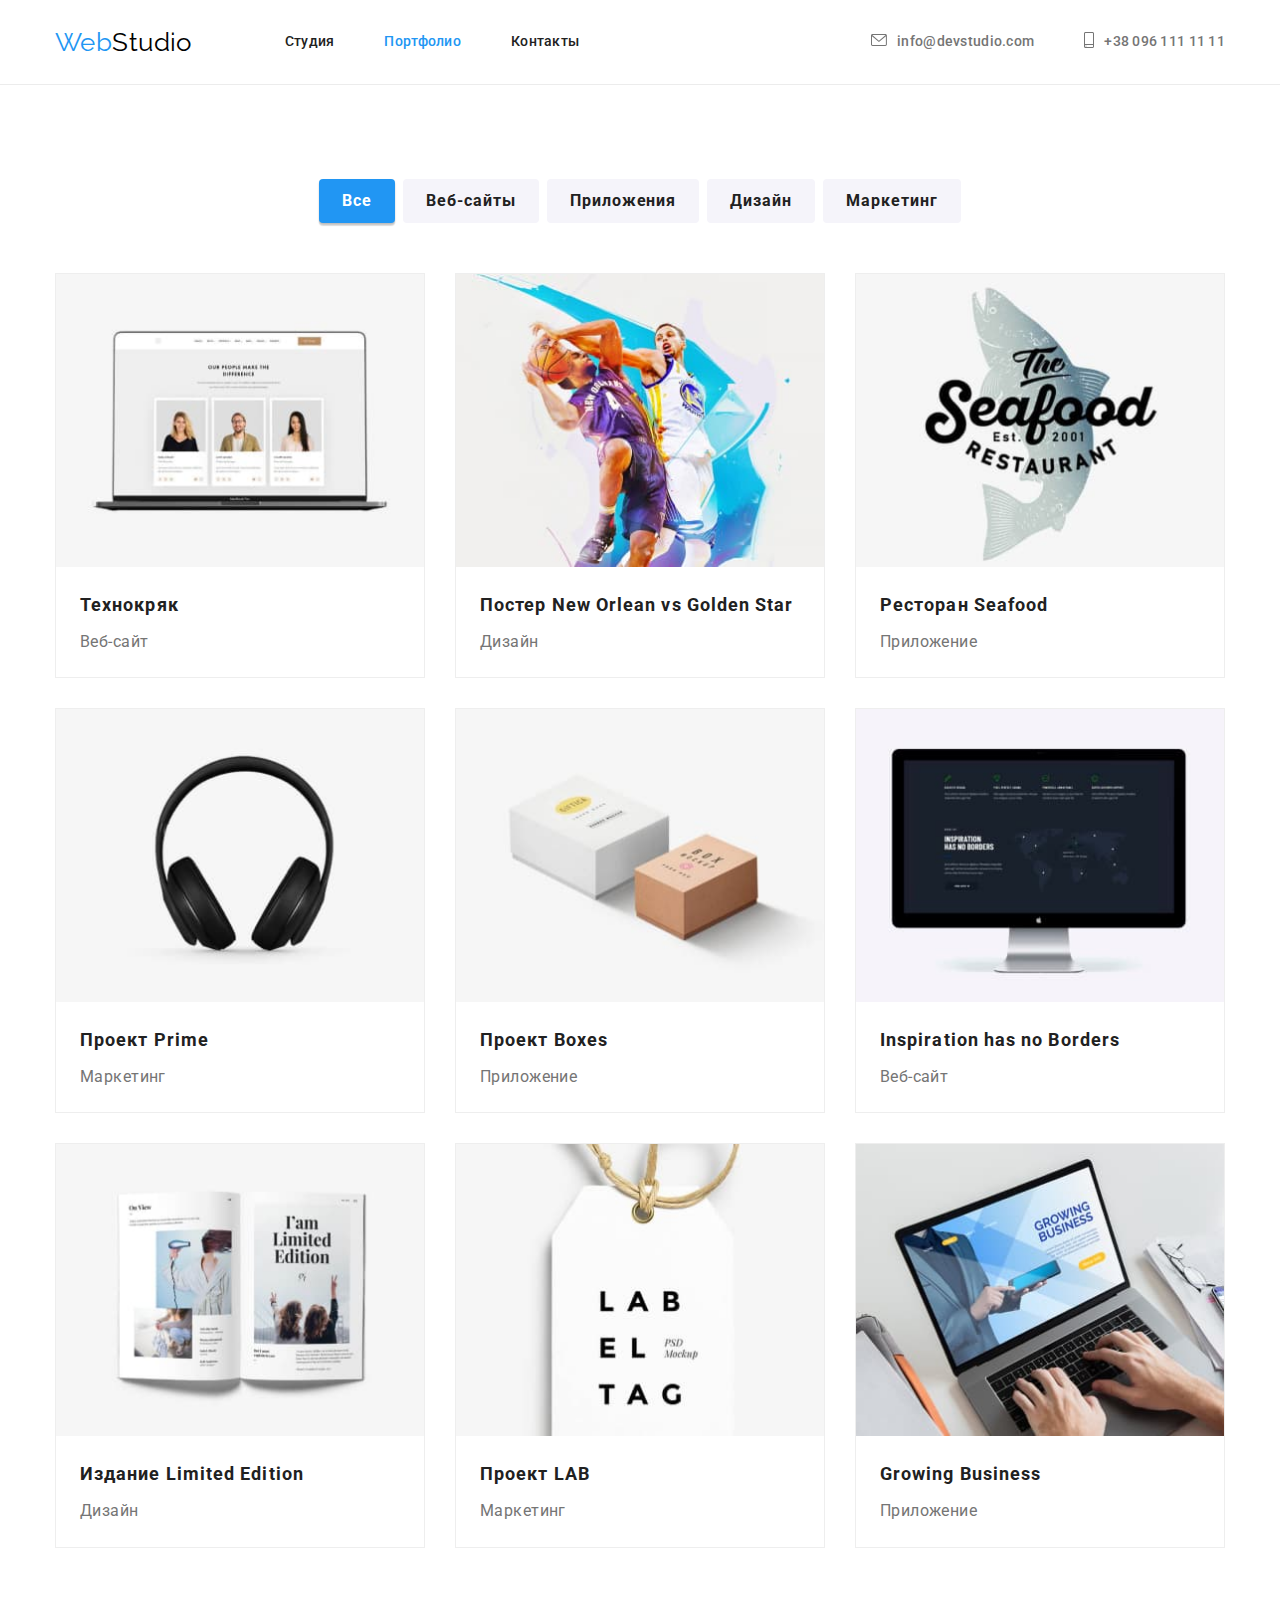
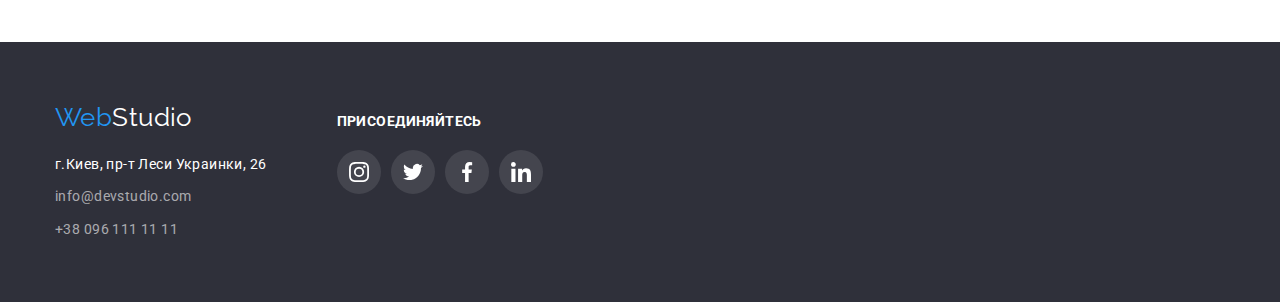
==== portfolio.html @ c873a765 "Initial commit" ====
<!DOCTYPE html>
<html lang="ru">
  <head>
    <meta charset="UTF-8" />
    <meta http-equiv="X-UA-Compatible" content="IE=edge" />
    <meta name="viewport" content="width=device-width, initial-scale=1.0" />
    <title>Портфолио</title>
    <link rel="preconnect" href="https://fonts.googleapis.com" />
    <link rel="preconnect" href="https://fonts.gstatic.com" crossorigin />
    <link
      href="https://fonts.googleapis.com/css2?family=Raleway:wght@700&family=Roboto:wght@400;500;700;900&display=swap"
      rel="stylesheet"
    />
    <link
      rel="stylesheet"
      href="https://cdnjs.cloudflare.com/ajax/libs/modern-normalize/1.1.0/modern-normalize.min.css"
    />
    <link rel="stylesheet" href="./css/styles.css" />
  </head>

  <body>
    <!--Шапка сайта-->
    <header class="header">
      <div class="container main-block">
        <nav class="nav">
          <a href="" class="logo-header link">
            <span class="logo-web">Web</span>Studio
          </a>

          <ul class="site-nav list">
            <li class="item"><a href="./index.html" class="link">Студия</a></li>
            <li class="item"><a href="" class="link current">Портфолио</a></li>
            <li class="item"><a href="" class="link">Контакты</a></li>
          </ul>
        </nav>

        <ul class="contacts-header list">
          <li class="contacts-item item">
            <a href="mailto:info@devstudio.com" class="link"
              ><span class="header-icon">
                <svg class="icon-mailto" width="16" height="12">
                  <use href="./images/icon-svg/icons.svg#icon-mailto"></use>
                </svg>
              </span>
              info@devstudio.com</a
            >
          </li>
          <li class="contacts-item item">
            <a href="tel:+380961111111" class="link"
              ><span class="header-icon">
                <svg class="icon-smartphone" width="10" height="16">
                  <use href="./images/icon-svg/icons.svg#icon-smartphone"></use>
                </svg>
              </span>
              +38 096 111 11 11</a
            >
          </li>
        </ul>
      </div>
    </header>
    <!-- Main -->
    <main>
      <section class="section">
        <div class="container">
          <h1 class="visually-hidden">Портфолио</h1>
          <ul class="btn-list list">
            <li class="item">
              <button type="button" class="btn current">Все</button>
            </li>
            <li class="item">
              <button type="button" class="btn">Веб-сайты</button>
            </li>
            <li class="item">
              <button type="button" class="btn">Приложения</button>
            </li>
            <li class="item">
              <button type="button" class="btn">Дизайн</button>
            </li>
            <li class="item">
              <button type="button" class="btn">Маркетинг</button>
            </li>
          </ul>

          <ul class="work-list list">
            <li class="work-item">
              <a href="" class="link"
                ><img
                  src="./images/images-page2/img1.jpg"
                  alt="Изображение сайта на экране ноутбука"
                />
                <h3 class="title">Технокряк</h3>
                <p class="text">Веб-сайт</p>
              </a>
            </li>
            <li class="work-item">
              <a href="" class="link">
                <img
                  src="./images/images-page2/img2.jpg"
                  alt="Два парня играют в баскетбол"
                />
                <h3 class="title">Постер New Orlean vs Golden Star</h3>
                <p class="text">Дизайн</p>
              </a>
            </li>
            <li class="work-item">
              <a href="" class="link">
                <img
                  src="./images/images-page2/img3.jpg"
                  alt="Название ресторана на фоне рыбы"
                />
                <h3 class="title">Ресторан Seafood</h3>
                <p class="text">Приложение</p>
              </a>
            </li>
            <li class="work-item">
              <a href="" class="link">
                <img
                  src="./images/images-page2/img4.jpg"
                  alt="Картинка наушников"
                />
                <h3 class="title">Проект Prime</h3>
                <p class="text">Маркетинг</p>
              </a>
            </li>
            <li class="work-item">
              <a href="" class="link">
                <img src="./images/images-page2/img5.jpg" alt="Две коробки" />
                <h3 class="title">Проект Boxes</h3>
                <p class="text">Приложение</p>
              </a>
            </li>
            <li class="work-item">
              <a href="" class="link">
                <img
                  src="./images/images-page2/img6.jpg"
                  alt="Изображение монитора"
                />
                <h3 class="title">Inspiration has no Borders</h3>
                <p class="text">Веб-сайт</p>
              </a>
            </li>
            <li class="work-item">
              <a href="" class="link">
                <img
                  src="./images/images-page2/img7.jpg"
                  alt="Книга в развернутом виде"
                />
                <h3 class="title">Издание Limited Edition</h3>
                <p class="text">Дизайн</p>
              </a>
            </li>
            <li class="work-item">
              <a href="" class="link">
                <img
                  src="./images/images-page2/img8.jpg"
                  alt="Картонная бирка"
                />
                <h3 class="title">Проект LAB</h3>
                <p class="text">Маркетинг</p>
              </a>
            </li>
            <li class="work-item">
              <a href="" class="link">
                <img
                  src="./images/images-page2/img9.jpg"
                  alt="Мужские руки набирают текст на клавиатуре компьютера"
                />
                <h3 class="title">Growing Business</h3>
                <p class="text">Приложение</p>
              </a>
            </li>
          </ul>
        </div>
      </section>
    </main>
    <!--Подвал сайта-->
    <footer class="section footer">
      <div class="container footer-container">
        <div class="address-block">
          <a href="" class="logo-footer link"
            ><span class="logo-web">Web</span>Studio</a
          >

          <address>
            <ul class="address-list list">
              <li class="item address">
                <a
                  href="https://goo.gl/maps/piqngm7oDQpEDh6u6"
                  target="_blank"
                  rel="noopener nofollow noreferrer"
                  class="link"
                  >г.Киев, пр-т Леси Украинки, 26</a
                >
              </li>
              <li class="item contacts-footer">
                <a href="mailto:info@devstudio.com" class="link"
                  >info@devstudio.com</a
                >
              </li>
              <li class="item contacts-footer">
                <a href="tel:+380961111111" class="link">+38 096 111 11 11</a>
              </li>
            </ul>
          </address>
        </div>

        <!-- JOIN -->

        <div class="footer-box">
          <p class="footer-join">присоединяйтесь</p>
          <ul class="social-list list">
            <li class="social-item">
              <a
                href=""
                class="social-icon social-icon-bgc"
                aria-label="Ссылка на Instagram"
              >
                <svg class="icon icon-color">
                  <use href="./images/icon-svg/icons.svg#icon-instagram"></use>
                </svg>
              </a>
            </li>
            <li class="social-item">
              <a
                href=""
                class="social-icon social-icon-bgc"
                aria-label="Ссылка на Twitter"
              >
                <svg class="icon icon-color">
                  <use href="./images/icon-svg/icons.svg#icon-twitter"></use>
                </svg>
              </a>
            </li>
            <li class="social-item">
              <a
                href=""
                class="social-icon social-icon-bgc"
                aria-label="Ссылка на Facebook"
              >
                <svg class="icon icon-color">
                  <use href="./images/icon-svg/icons.svg#icon-facebook"></use>
                </svg>
              </a>
            </li>
            <li class="social-item">
              <a
                href=""
                class="social-icon social-icon-bgc"
                aria-label="Ссылка на Linkedin"
              >
                <svg class="icon icon-color">
                  <use href="./images/icon-svg/icons.svg#icon-linkedin"></use>
                </svg>
              </a>
            </li>
          </ul>
        </div>
      </div>
    </footer>
  </body>
</html>
---- css/styles.css ----
/* Основной цвет текста #212121 */
/* Цвет логотипа черный #000000
Синий #2196F3 */
/* Вторичный цвет текста #757575 */
/* Акцентный цвет синий #2196F3 */
/* Белый цвет #FFFFFF */
/* Цвет номера и мейла в футере rgb(255, 255, 255, 0.6); */
/* Цвет бекграунда для button #F5F4FA */
/* Фон для главной секции страницы и футера #2F303A */
/* Бэкграунд цвет страницы #FFFFFF */
/* бэкграунд цвет секции Наша команда #F5F4FA */
html {
  box-sizing: border-box;
}
*,
*::after,
*::before {
  box-sizing: inherit;
}
/* Стили для обнуления верхних отступов у элементов */
h1,
h2,
h3,
h4,
h5,
h6,
p {
  margin-top: 0;
}

/* Класс для обнуления базовых свойств у списков (ul) */

.list {
  list-style: none;
  padding-left: 0;
  margin: 0;
}

/* Класс для обнуления базовых свойств у ссылок */

.link {
  text-decoration: none;
  color: inherit;
}

/* Свойства для корректного отображения картинок */

img {
  display: block;
  max-width: 100%;
  height: auto;
}

/* Свойства для обнуления курсива у address */

address {
  font-style: normal;
}

:root {
  --primary-text-color: #212121;
  --secondary-color: #757575;
  --accent-color: #2196f3;
  --primary-white-color: #ffffff;
  --color-logo: #000000;
  --bgc-accent: #2f303a;
  --background-color: #f5f4fa;
  --border-color: #eeeeee;
  --border-color-header: #ececec;
}

body {
  color: var(--primary-text-color);
  background-color: var(--primary-white-color);
  font-family: Roboto, sans-serif;
  font-size: 14px;
  letter-spacing: 0.03em;
}

.container {
  margin: 0 auto;
  width: 1200px;
  padding: 0 15px;
}

.section {
  padding-bottom: 94px;
  padding-top: 94px;
}

.section.no-padding {
  padding-top: 0;
}

/* header */

.header {
  border-bottom: 1px solid var(--border-color-header);
}

.main-block {
  display: flex;
  align-items: center;
}
/*Логотип*/

.logo-header {
  margin-right: 93px;
  color: var(--color-logo);
  font-family: Raleway, sans-serif;
  font-size: 26px;
  line-height: 1.19;
}

.logo-web {
  color: var(--accent-color);
}

/*Навигация*/

.nav {
  display: flex;
  align-items: center;
}

.site-nav {
  display: flex;
}

.site-nav .item + .item {
  margin-left: 50px;
}

.site-nav .link {
  display: block;
  padding-top: 32px;
  padding-bottom: 32px;

  color: var(--primary-text-color);
  font-weight: 500;
  line-height: 1.14;
  letter-spacing: 0.02em;
}

.site-nav .link.current {
  color: var(--accent-color);
}

.site-nav a:hover,
.site-nav a:focus {
  color: var(--accent-color);
}
/*Контакты*/

.contacts-header {
  display: flex;
  margin-left: auto;
}

.contacts-item {
  display: flex;
  align-items: center;

  color: rgba(117, 117, 117, 1);
}

.contacts-item .link {
  display: inline-flex;
  align-items: center;
  padding-top: 32px;
  padding-bottom: 32px;

  color: currentColor;
  font-weight: 500;
  line-height: 1.14;
  letter-spacing: 0.02em;
}

.contacts-item .link:hover,
.contacts-item .link:focus {
  color: var(--accent-color);
}

.header-icon {
  margin-right: 10px;
  color: currentColor;
}

.icon-mailto,
.icon-smartphone {
  fill: currentColor;
}

.contacts-header .item + .item {
  margin-left: 50px;
}

/* Hero */

.hero,
.footer {
  background-color: var(--bgc-accent);
}

.hero {
  padding-top: 200px;
  padding-bottom: 200px;

  text-align: center;

  height: 600px;
  max-width: 1600px;
  margin-left: auto;
  margin-right: auto;
  background-image: linear-gradient(
      to right,
      rgba(47, 48, 58, 0.4),
      rgba(47, 48, 58, 0.4)
    ),
    url("../images/images-page1/img8.jpg");
  background-position: center;
  background-size: cover;
  background-repeat: no-repeat;
}

.hero-title {
  width: 696px;
  margin-left: auto;
  margin-right: auto;
  margin-bottom: 30px;

  color: var(--primary-white-color);
  font-weight: 900;
  font-size: 44px;
  line-height: 1.4;
  text-align: center;
  letter-spacing: 0.06em;
  text-transform: uppercase;
}

.button,
.btn {
  display: inline-flex;
  align-items: center;

  padding: 10px 32px;
  border-radius: 4px;
  border: 1px solid transparent;

  background-color: var(--accent-color);
  color: var(--primary-white-color);
  font-family: inherit;
  font-weight: 700;
  font-size: 16px;
  line-height: 1.9;
  text-align: center;
  letter-spacing: 0.06em;
  cursor: pointer;
}

.button:hover,
.button:focus {
  background-color: var(--background-color);
  color: var(--primary-text-color);
}

/* Features */

.features-list {
  display: flex;
}

.icon-box {
  display: flex;
  justify-content: center;
  align-items: center;
  margin-bottom: 30px;

  height: 120px;

  background-color: var(--background-color);
}

.icon-features {
  width: 70px;
  height: 70px;
}

.features-list .item + .item {
  margin-left: 30px;
}

.features-list .title {
  margin-bottom: 10px;

  color: var(--primary-text-color);
  font-size: 14px;
  line-height: 1.14;
  text-transform: uppercase;
}

.features-list .text {
  color: var(--secondary-color);
  line-height: 1.7;
}

/* Team */

.job-list {
  display: flex;
}

.job-list .item + .item {
  margin-left: 30px;
}

.section.bgc {
  background-color: var(--background-color);
}

.section-title {
  margin-bottom: 50px;

  font-size: 36px;
  line-height: 1.16;
  text-align: center;
}

.team-list {
  display: flex;
}

.team-list .item + .item {
  margin-left: 30px;
}

.team-list .item {
  background-color: var(--primary-white-color);
  box-shadow: 0px 2px 1px 0px rgba(0, 0, 0, 0.2),
    0px 1px 1px 0px rgba(0, 0, 0, 0.14), 0px 1px 3px 0px rgba(0, 0, 0, 0.12);
  border-radius: 0px 0px 4px 4px;
}

.team-box {
  padding: 30px 32px;
  text-align: center;
}

.team-list .title {
  margin-bottom: 10px;

  color: var(--primary-text-color);
  font-weight: 500;
  font-size: 16px;
  line-height: 1.18;
}

.team-list .text {
  margin-bottom: 16px;

  color: var(--secondary-color);
  font-size: 16px;
  line-height: 1.18;
}

/* Social networks */

.social-list {
  display: flex;
}

.social-item {
  width: 44px;
  height: 44px;
}

.social-icon {
  display: flex;
  justify-content: center;
  align-items: center;
  width: 100%;
  height: 100%;

  border-radius: 50%;
  background-color: var(--primary-white-color);
  color: #afb1b8;
}

.social-icon:hover,
.social-icon:focus {
  color: var(--primary-white-color);
  background-color: var(--accent-color);
}

.icon {
  fill: currentColor;
  width: 20px;
  height: 20px;
}

.social-icon-bgc {
  color: var(--primary-white-color);
  background-color: rgb(255, 255, 255, 0.1);
}

.icon.icon-color {
  fill: currentColor;
}

.social-list .social-item + .social-item {
  margin-left: 10px;
}

/*Clients*/

.clients-list {
  display: flex;
}

.clients-item {
  display: inline-flex;
  justify-content: center;
  align-items: center;
  width: 170px;
  height: 92px;

  border: 1px solid #afb1b8;
  border-radius: 4px;
  color: #afb1b8;
}

.clients-item:hover,
.clients-item:focus {
  color: var(--accent-color);
  border-color: var(--accent-color);
}

.clients-icon {
  display: flex;
  justify-content: center;
  align-items: center;

  color: currentColor;
  width: 106px;
  height: 60px;
}

.client {
  fill: currentColor;
}

.clients-list .clients-item + .clients-item {
  margin-left: 30px;
}

/* Work */

.btn {
  background-color: var(--background-color);
  color: var(--primary-text-color);
}

.btn-list {
  display: flex;
  justify-content: center;
  margin-bottom: 50px;
}

.btn-list .item + .item {
  margin-left: 8px;
}

.btn {
  padding: 6px 22px;
}

.btn.current,
.btn:hover,
.btn:focus {
  box-shadow: 0px 2px 2px 0px rgba(0, 0, 0, 0.12),
    0px 1px 2px 0px rgba(0, 0, 0, 0.08), 0px 3px 1px 0px rgba(0, 0, 0, 0.1);
  background-color: var(--accent-color);
  color: var(--primary-white-color);
}

.work-list {
  display: flex;
  flex-wrap: wrap;
  gap: 30px;
}

.work-item {
  width: calc((100% - 60px) / 3);

  background-color: var(--primary-white-color);
  border: 1px solid var(--border-color);
}

.work-item:hover,
.work-item:focus {
  box-shadow: 1px 4px 6px 0 rgba(0, 0, 0, 0.16), 0 4px 4px 0 rgba(0, 0, 0, 0.06),
    0 1px 1px 0 rgba(0, 0, 0, 0.12);
}

.work-list .title {
  padding-top: 20px;
  padding-left: 24px;
  margin-bottom: 4px;

  color: var(--primary-text-color);
  font-size: 18px;
  line-height: 2;
  letter-spacing: 0.06em;
}

.work-list .text {
  padding-bottom: 20px;
  padding-left: 24px;
  margin-bottom: 0;

  color: var(--secondary-color);
  font-size: 16px;
  line-height: 1.9;
}

/* Footer */

.footer {
  padding-top: 60px;
  padding-bottom: 60px;
}

.footer-container {
  display: flex;
  justify-content: flex-start;
  align-items: flex-start;
}

.address-block {
  display: inline-block;
  margin-right: 70px;
}

.logo-footer {
  color: var(--primary-white-color);
  font-family: Raleway, sans-serif;
  font-size: 26px;
  line-height: 1.19;
}

.logo-footer {
  display: block;
  margin-bottom: 20px;
}

.address .link {
  color: var(--primary-white-color);
  line-height: 1.7;
}

.contacts-footer a {
  color: rgb(255, 255, 255, 0.6);
  font-style: normal;
  line-height: 1.7;
}

.address-list .item {
  display: block;
}

.address-list .item:not(:last-child) {
  margin-bottom: 9px;
}

/* JOIN */

.footer-box {
  display: inline-block;
}

.footer-join {
  padding-top: 12px;
  margin-bottom: 20px;
  font-weight: 700;
  font-size: 14px;
  line-height: 1.14;
  letter-spacing: 0.03em;
  text-transform: uppercase;

  color: var(--primary-white-color);
}

/* Скрытый заголовок */

.visually-hidden {
  position: absolute;
  width: 1px;
  height: 1px;
  margin: -1px;
  border: 0;
  padding: 0;
  white-space: nowrap;
  clip-path: inset(100%);
  clip: rect(0 0 0 0);
  overflow: hidden;
}
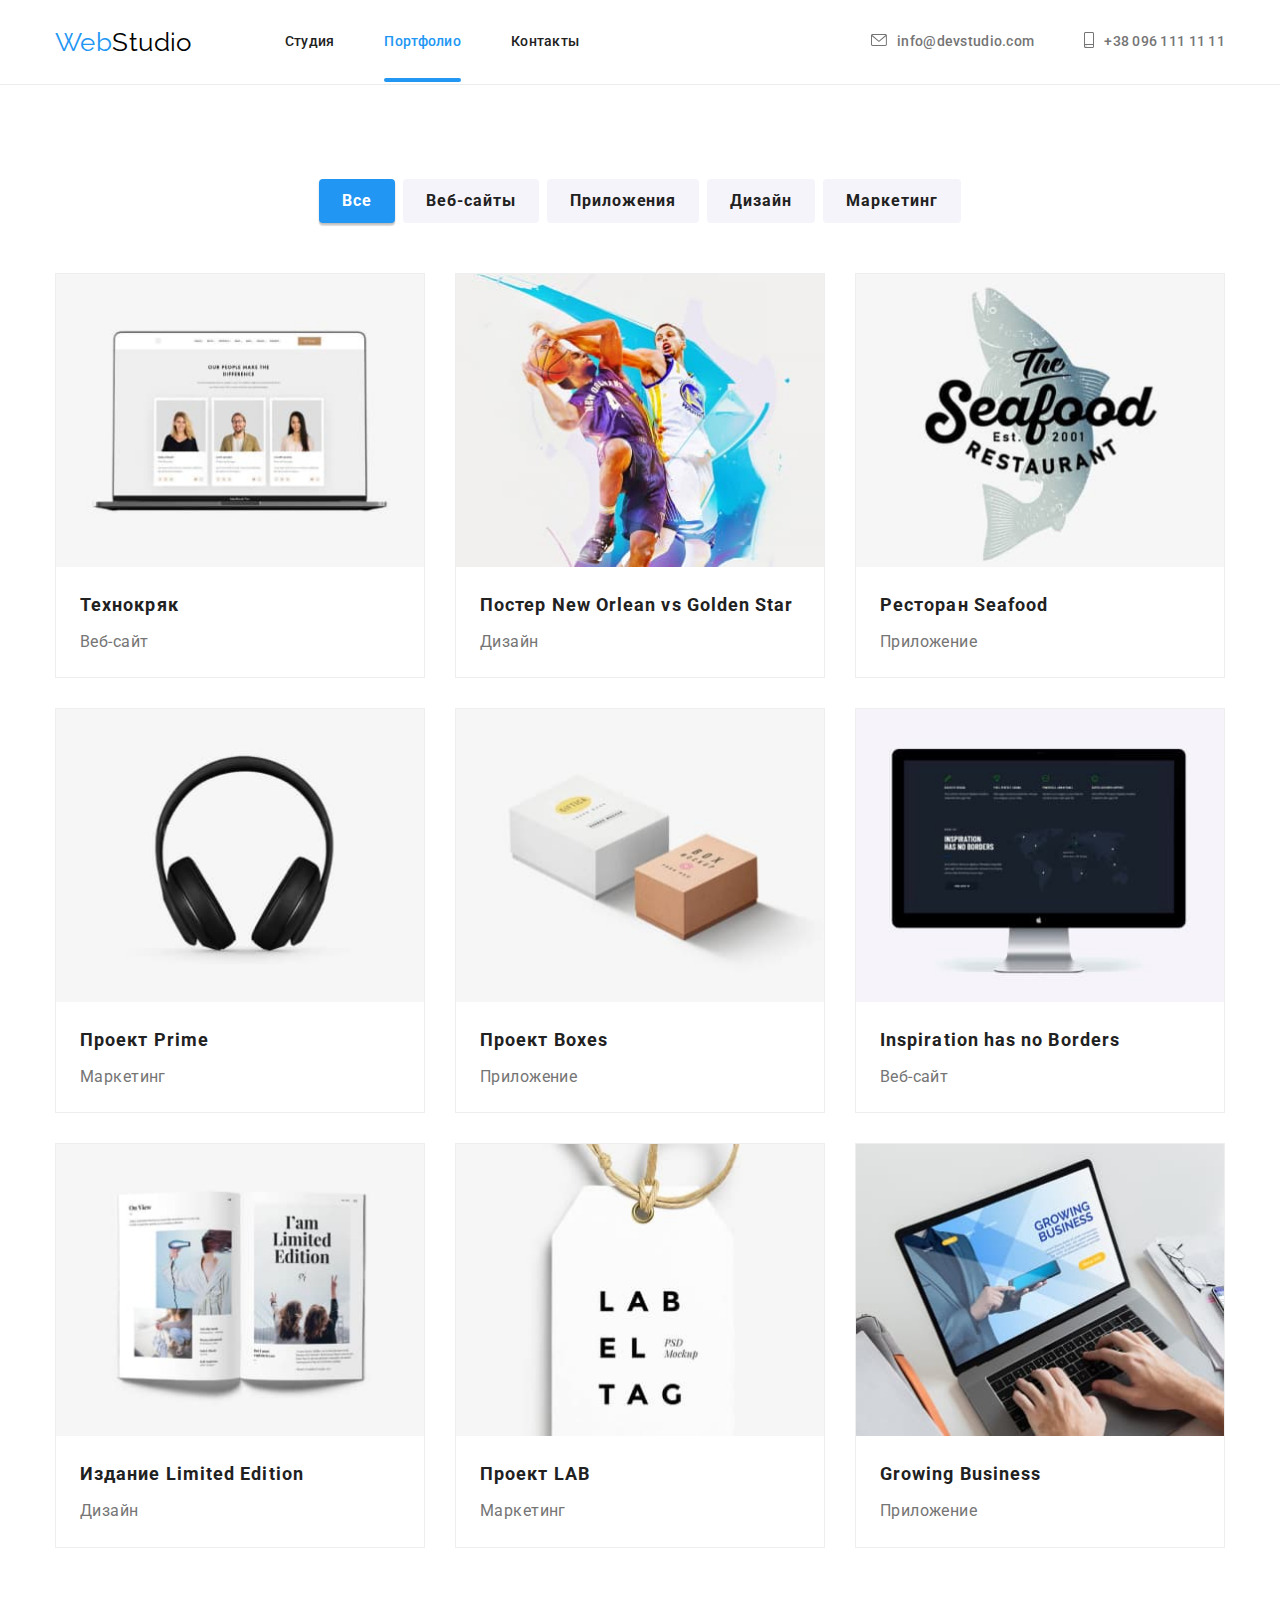
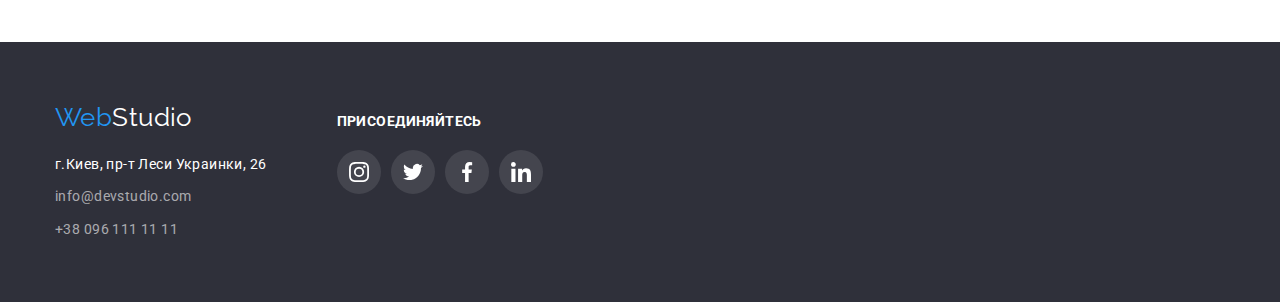
==== commit 6642377c: "add modal window" ====
--- a/portfolio.html
+++ b/portfolio.html
@@ -28,9 +28,9 @@
           </a>
 
           <ul class="site-nav list">
-            <li class="item"><a href="./index.html" class="link">Студия</a></li>
-            <li class="item"><a href="" class="link current">Портфолио</a></li>
-            <li class="item"><a href="" class="link">Контакты</a></li>
+            <li class="item"><a href="./index.html" class="link header-link">Студия</a></li>
+            <li class="item"><a href="" class="link current header-link ">Портфолио</a></li>
+            <li class="item"><a href="" class="link header-link">Контакты</a></li>
           </ul>
         </nav>
 
@@ -83,88 +83,178 @@
 
           <ul class="work-list list">
             <li class="work-item">
-              <a href="" class="link"
-                ><img
-                  src="./images/images-page2/img1.jpg"
-                  alt="Изображение сайта на экране ноутбука"
-                />
+              <a href="" class="link">
+                <div class="work-thumb">
+                  <img
+                    src="./images/images-page2/img1.jpg"
+                    alt="Изображение сайта на экране ноутбука"
+                  />
+                  <div class="thumb-text-box">
+                    <p class="work-thumb-text">
+                      Ресурс предлагает комплексные предложения с разным уровнем
+                      функционала и сервисов. Все это позволит посетителю
+                      получить исчерпывающие сведения о компании или частном
+                      лице.
+                    </p>
+                  </div>
+                </div>
                 <h3 class="title">Технокряк</h3>
                 <p class="text">Веб-сайт</p>
               </a>
             </li>
             <li class="work-item">
               <a href="" class="link">
-                <img
-                  src="./images/images-page2/img2.jpg"
-                  alt="Два парня играют в баскетбол"
-                />
+                <div class="work-thumb">
+                  <img
+                    src="./images/images-page2/img2.jpg"
+                    alt="Два парня играют в баскетбол"
+                  />
+                  <div class="thumb-text-box">
+                    <p class="work-thumb-text">
+                      Ресурс предлагает комплексные предложения с разным уровнем
+                      функционала и сервисов. Все это позволит посетителю
+                      получить исчерпывающие сведения о компании или частном
+                      лице.
+                    </p>
+                  </div>
+                </div>
                 <h3 class="title">Постер New Orlean vs Golden Star</h3>
                 <p class="text">Дизайн</p>
               </a>
             </li>
             <li class="work-item">
               <a href="" class="link">
-                <img
-                  src="./images/images-page2/img3.jpg"
-                  alt="Название ресторана на фоне рыбы"
-                />
+                <div class="work-thumb">
+                  <img
+                    src="./images/images-page2/img3.jpg"
+                    alt="Название ресторана на фоне рыбы"
+                  />
+                  <div class="thumb-text-box">
+                    <p class="work-thumb-text">
+                      Ресурс предлагает комплексные предложения с разным уровнем
+                      функционала и сервисов. Все это позволит посетителю
+                      получить исчерпывающие сведения о компании или частном
+                      лице.
+                    </p>
+                  </div>
+                </div>
                 <h3 class="title">Ресторан Seafood</h3>
                 <p class="text">Приложение</p>
               </a>
             </li>
             <li class="work-item">
               <a href="" class="link">
-                <img
-                  src="./images/images-page2/img4.jpg"
-                  alt="Картинка наушников"
-                />
+                <div class="work-thumb">
+                  <img
+                    src="./images/images-page2/img4.jpg"
+                    alt="Картинка наушников"
+                  />
+                  <div class="thumb-text-box">
+                    <p class="work-thumb-text">
+                      Ресурс предлагает комплексные предложения с разным уровнем
+                      функционала и сервисов. Все это позволит посетителю
+                      получить исчерпывающие сведения о компании или частном
+                      лице.
+                    </p>
+                  </div>
+                </div>
                 <h3 class="title">Проект Prime</h3>
                 <p class="text">Маркетинг</p>
               </a>
             </li>
             <li class="work-item">
               <a href="" class="link">
-                <img src="./images/images-page2/img5.jpg" alt="Две коробки" />
+                <div class="work-thumb">
+                  <img src="./images/images-page2/img5.jpg" alt="Две коробки" />
+                  <div class="thumb-text-box">
+                    <p class="work-thumb-text">
+                      Ресурс предлагает комплексные предложения с разным уровнем
+                      функционала и сервисов. Все это позволит посетителю
+                      получить исчерпывающие сведения о компании или частном
+                      лице.
+                    </p>
+                  </div>
+                </div>
                 <h3 class="title">Проект Boxes</h3>
                 <p class="text">Приложение</p>
               </a>
             </li>
             <li class="work-item">
               <a href="" class="link">
-                <img
-                  src="./images/images-page2/img6.jpg"
-                  alt="Изображение монитора"
-                />
+                <div class="work-thumb">
+                  <img
+                    src="./images/images-page2/img6.jpg"
+                    alt="Изображение монитора"
+                  />
+                  <div class="thumb-text-box">
+                    <p class="work-thumb-text">
+                      Ресурс предлагает комплексные предложения с разным уровнем
+                      функционала и сервисов. Все это позволит посетителю
+                      получить исчерпывающие сведения о компании или частном
+                      лице.
+                    </p>
+                  </div>
+                </div>
                 <h3 class="title">Inspiration has no Borders</h3>
                 <p class="text">Веб-сайт</p>
               </a>
             </li>
             <li class="work-item">
               <a href="" class="link">
-                <img
-                  src="./images/images-page2/img7.jpg"
-                  alt="Книга в развернутом виде"
-                />
+                <div class="work-thumb">
+                  <img
+                    src="./images/images-page2/img7.jpg"
+                    alt="Книга в развернутом виде"
+                  />
+                  <div class="thumb-text-box">
+                    <p class="work-thumb-text">
+                      Ресурс предлагает комплексные предложения с разным уровнем
+                      функционала и сервисов. Все это позволит посетителю
+                      получить исчерпывающие сведения о компании или частном
+                      лице.
+                    </p>
+                  </div>
+                </div>
                 <h3 class="title">Издание Limited Edition</h3>
                 <p class="text">Дизайн</p>
               </a>
             </li>
             <li class="work-item">
               <a href="" class="link">
-                <img
-                  src="./images/images-page2/img8.jpg"
-                  alt="Картонная бирка"
-                />
+                <div class="work-thumb">
+                  <img
+                    src="./images/images-page2/img8.jpg"
+                    alt="Картонная бирка"
+                  />
+                  <div class="thumb-text-box">
+                    <p class="work-thumb-text">
+                      Ресурс предлагает комплексные предложения с разным уровнем
+                      функционала и сервисов. Все это позволит посетителю
+                      получить исчерпывающие сведения о компании или частном
+                      лице.
+                    </p>
+                  </div>
+                </div>
                 <h3 class="title">Проект LAB</h3>
                 <p class="text">Маркетинг</p>
               </a>
             </li>
             <li class="work-item">
               <a href="" class="link">
-                <img
-                  src="./images/images-page2/img9.jpg"
-                  alt="Мужские руки набирают текст на клавиатуре компьютера"
-                />
+                <div class="work-thumb">
+                  <img
+                    src="./images/images-page2/img9.jpg"
+                    alt="Мужские руки набирают текст на клавиатуре компьютера"
+                  />
+                  <div class="thumb-text-box">
+                    <p class="work-thumb-text">
+                      Ресурс предлагает комплексные предложения с разным уровнем
+                      функционала и сервисов. Все это позволит посетителю
+                      получить исчерпывающие сведения о компании или частном
+                      лице.
+                    </p>
+                  </div>
+                </div>
                 <h3 class="title">Growing Business</h3>
                 <p class="text">Приложение</p>
               </a>
--- a/css/styles.css
+++ b/css/styles.css
@@ -150,6 +150,32 @@
 .site-nav a:focus {
   color: var(--accent-color);
 }
+
+.link.header-link {
+  position: relative;
+}
+
+.current.header-link::after {
+  opacity: 1;
+}
+
+.header-link::after {
+  position: absolute;
+  content: "";
+  width: 100%;
+  height: 4px;
+  bottom: 0;
+  left: 0;
+
+  background: #2196f3;
+  border-radius: 2px;
+  opacity: 0;
+}
+
+.header-link:hover::after {
+  opacity: 1;
+}
+
 /*Контакты*/
 
 .contacts-header {
@@ -309,8 +335,11 @@
 .job-list {
   display: flex;
 }
-
-.job-list .item + .item {
+.job-item {
+  position: relative;
+}
+
+.job-item + .job-item {
   margin-left: 30px;
 }
 
@@ -325,6 +354,28 @@
   line-height: 1.16;
   text-align: center;
 }
+
+.job-subtitle {
+  position: absolute;
+  bottom: 0;
+  left: 0;
+  width: 100%;
+  margin: 0 auto;
+  padding-top: 27px;
+  padding-bottom: 27px;
+
+  font-weight: 700;
+  font-size: 14px;
+  line-height: 1.14;
+  text-align: center;
+  letter-spacing: 0.03em;
+  text-transform: uppercase;
+
+  color: var(--primary-white-color);
+  background-color: rgba(47, 48, 58, 0.8);
+}
+
+/* НАША КОМАНДА*/
 
 .team-list {
   display: flex;
@@ -521,6 +572,38 @@
   color: var(--secondary-color);
   font-size: 16px;
   line-height: 1.9;
+}
+
+.work-thumb {
+  position: relative;
+}
+
+.thumb-text-box {
+  position: absolute;
+  bottom: 0;
+  left: 0;
+
+  display: flex;
+  justify-content: center;
+  align-items: center;
+
+  opacity: 0;
+
+  background: rgba(33, 150, 243, 0.9);
+}
+
+.thumb-text-box:hover {
+  opacity: 1;
+}
+
+.work-thumb-text {
+  margin-bottom: 0;
+  padding: 63px 24px;
+  font-size: 18px;
+  line-height: 1.5;
+  letter-spacing: 0.03em;
+
+  color: var(--primary-white-color);
 }
 
 /* Footer */
@@ -589,6 +672,54 @@
 
   color: var(--primary-white-color);
 }
+
+/* Модальное окно */
+
+.backdrop {
+  position: fixed;
+  top: 0;
+  left: 0;
+  width: 100%;
+  height: 100%;
+
+  background-color: rgba(0, 0, 0, 0.2);
+}
+
+.backdrop.is-hidden {
+  opacity: 0;
+  pointer-events: none;
+}
+
+.modal {
+  position: relative;
+  top: 50%;
+  left: 50%;
+  transform: translate(-50%, -50%);
+
+  width: 528px;
+  height: 581px;
+
+  background-color: var(--primary-white-color);
+}
+
+.modal-button {
+  position: absolute;
+  top: 8px;
+  right: 8px;
+
+  display: flex;
+  justify-content: center;
+  align-items: center;
+  width: 30px;
+  height: 30px;
+
+  color: rgba(0, 0, 0, 1);
+  background: #ffffff;
+  border: 1px solid rgba(0, 0, 0, 0.1);
+  border-radius: 50%;
+  cursor: pointer;
+}
+
 
 /* Скрытый заголовок */
 
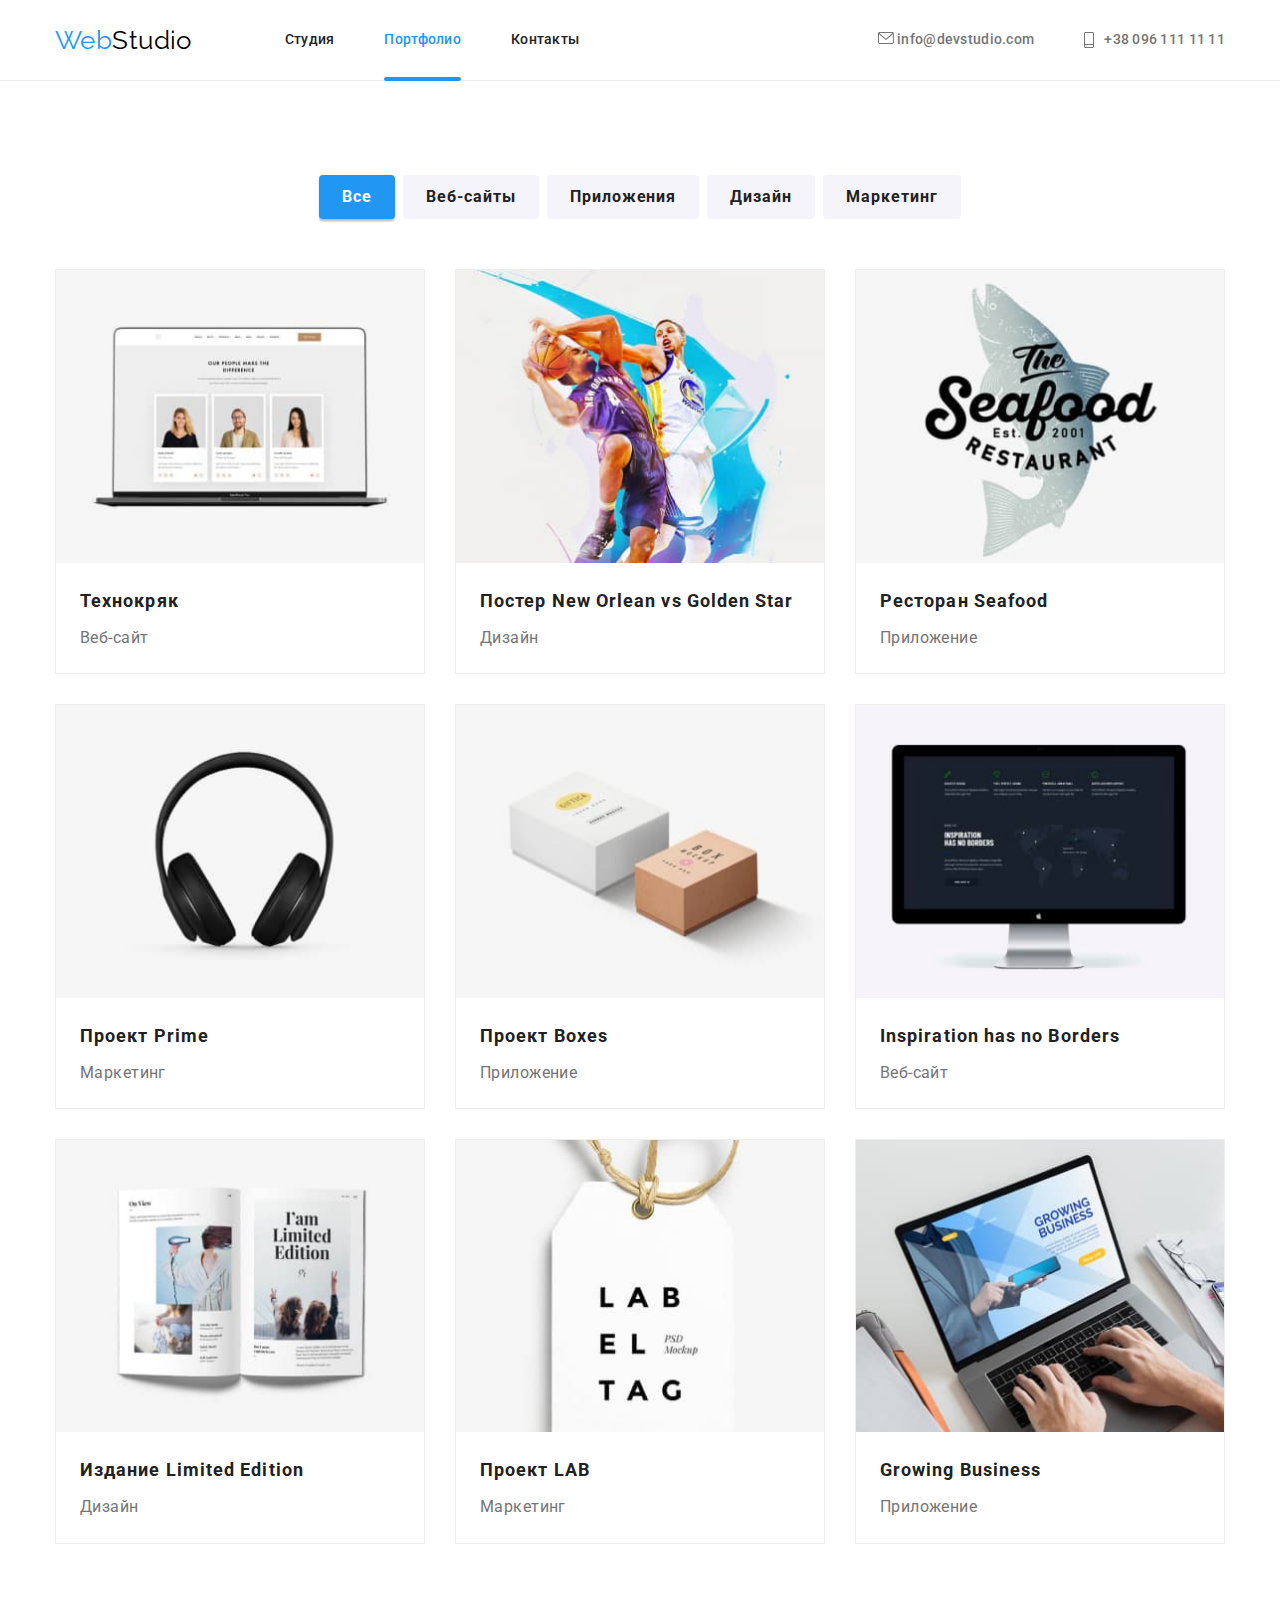
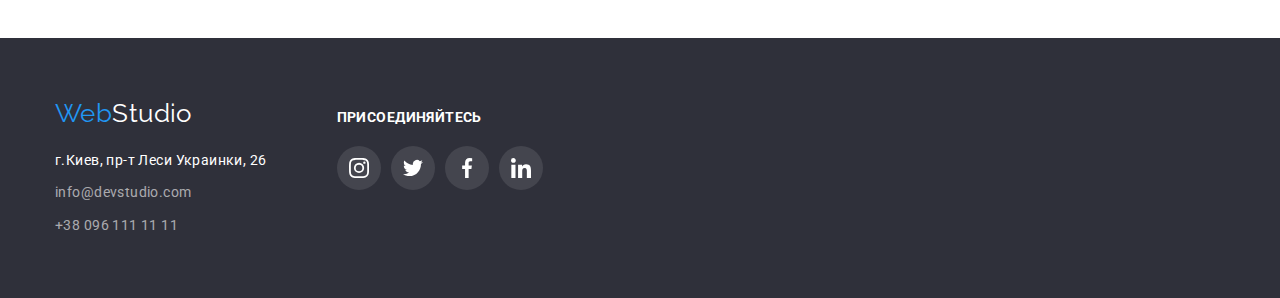
==== commit 3d378162: "correction style" ====
--- a/portfolio.html
+++ b/portfolio.html
@@ -29,7 +29,7 @@
 
           <ul class="site-nav list">
             <li class="item"><a href="./index.html" class="link header-link">Студия</a></li>
-            <li class="item"><a href="" class="link current header-link ">Портфолио</a></li>
+            <li class="item"><a href="" class="link current header-link">Портфолио</a></li>
             <li class="item"><a href="" class="link header-link">Контакты</a></li>
           </ul>
         </nav>
@@ -41,17 +41,17 @@
                 <svg class="icon-mailto" width="16" height="12">
                   <use href="./images/icon-svg/icons.svg#icon-mailto"></use>
                 </svg>
-              </span>
+              
               info@devstudio.com</a
             >
           </li>
           <li class="contacts-item item">
             <a href="tel:+380961111111" class="link"
-              ><span class="header-icon">
+              >
                 <svg class="icon-smartphone" width="10" height="16">
                   <use href="./images/icon-svg/icons.svg#icon-smartphone"></use>
                 </svg>
-              </span>
+              
               +38 096 111 11 11</a
             >
           </li>
--- a/css/styles.css
+++ b/css/styles.css
@@ -58,6 +58,7 @@
 }
 
 :root {
+  --animation-timing-function: cubic-bezier(0.4, 0, 0.2, 1);
   --primary-text-color: #212121;
   --secondary-color: #757575;
   --accent-color: #2196f3;
@@ -155,25 +156,31 @@
   position: relative;
 }
 
-.current.header-link::after {
-  opacity: 1;
-}
-
 .header-link::after {
   position: absolute;
   content: "";
   width: 100%;
   height: 4px;
-  bottom: 0;
+  bottom: -1px;
   left: 0;
 
   background: #2196f3;
   border-radius: 2px;
+
+  transform: scaleX(0);
   opacity: 0;
+  transition: opacity 250ms var(--animation-timing-function),
+    transform 250ms var(--animation-timing-function);
 }
 
 .header-link:hover::after {
   opacity: 1;
+  transform: scaleX(1);
+}
+
+.current.header-link::after {
+  opacity: 1;
+  transform: scaleX(1);
 }
 
 /*Контакты*/
@@ -191,6 +198,7 @@
 }
 
 .contacts-item .link {
+  gap: 10px;
   display: inline-flex;
   align-items: center;
   padding-top: 32px;
@@ -200,16 +208,13 @@
   font-weight: 500;
   line-height: 1.14;
   letter-spacing: 0.02em;
+
+  transition: color 250ms var(--animation-timing-function);
 }
 
 .contacts-item .link:hover,
 .contacts-item .link:focus {
   color: var(--accent-color);
-}
-
-.header-icon {
-  margin-right: 10px;
-  color: currentColor;
 }
 
 .icon-mailto,
@@ -272,6 +277,7 @@
   padding: 10px 32px;
   border-radius: 4px;
   border: 1px solid transparent;
+  box-shadow: 0px 4px 4pxrgba (0, 0, 0, 0.15);
 
   background-color: var(--accent-color);
   color: var(--primary-white-color);
@@ -282,12 +288,14 @@
   text-align: center;
   letter-spacing: 0.06em;
   cursor: pointer;
+
+  transform: scale(1);
+  transition: transform 250ms var(--animation-timing-function);
 }
 
 .button:hover,
 .button:focus {
-  background-color: var(--background-color);
-  color: var(--primary-text-color);
+  transform: scale(1.05);
 }
 
 /* Features */
@@ -435,6 +443,9 @@
   border-radius: 50%;
   background-color: var(--primary-white-color);
   color: #afb1b8;
+
+  transition: color 250ms var(--animation-timing-function),
+    background-color 250ms var(--animation-timing-function);
 }
 
 .social-icon:hover,
@@ -478,6 +489,9 @@
   border: 1px solid #afb1b8;
   border-radius: 4px;
   color: #afb1b8;
+
+  transition: color 250ms var(--animation-timing-function),
+    background-color 250ms var(--animation-timing-function);
 }
 
 .clients-item:hover,
@@ -523,6 +537,9 @@
 
 .btn {
   padding: 6px 22px;
+  transition: box-shadow 250ms var(--animation-timing-function),
+    color 250ms var(--animation-timing-function),
+    background-color 250ms var(--animation-timing-function);
 }
 
 .btn.current,
@@ -545,6 +562,9 @@
 
   background-color: var(--primary-white-color);
   border: 1px solid var(--border-color);
+
+  transition: background-color 250ms var(--animation-timing-function),
+    border 250ms var(--animation-timing-function);
 }
 
 .work-item:hover,
@@ -576,6 +596,7 @@
 
 .work-thumb {
   position: relative;
+  overflow: hidden;
 }
 
 .thumb-text-box {
@@ -583,17 +604,23 @@
   bottom: 0;
   left: 0;
 
+  width: 100%;
+  height: 100%;
   display: flex;
   justify-content: center;
   align-items: center;
+  background: rgba(33, 150, 243, 0.9);
 
   opacity: 0;
-
-  background: rgba(33, 150, 243, 0.9);
-}
-
-.thumb-text-box:hover {
+  transform: translateY(100%);
+
+  transition: opacity 250ms var(--animation-timing-function),
+    transform 250ms var(--animation-timing-function);
+}
+
+.work-item:hover .thumb-text-box {
   opacity: 1;
+  transform: translateY(0);
 }
 
 .work-thumb-text {
@@ -718,8 +745,20 @@
   border: 1px solid rgba(0, 0, 0, 0.1);
   border-radius: 50%;
   cursor: pointer;
-}
-
+
+  transform: scale(1);
+  transition: color 250ms var(--animation-timing-function),
+    transform 250ms var(--animation-timing-function);
+}
+
+.modal-button:hover {
+  color: var(--accent-color);
+  transform: scale(1.05);
+}
+
+.modal-button-icon {
+  fill: currentColor;
+}
 
 /* Скрытый заголовок */
 
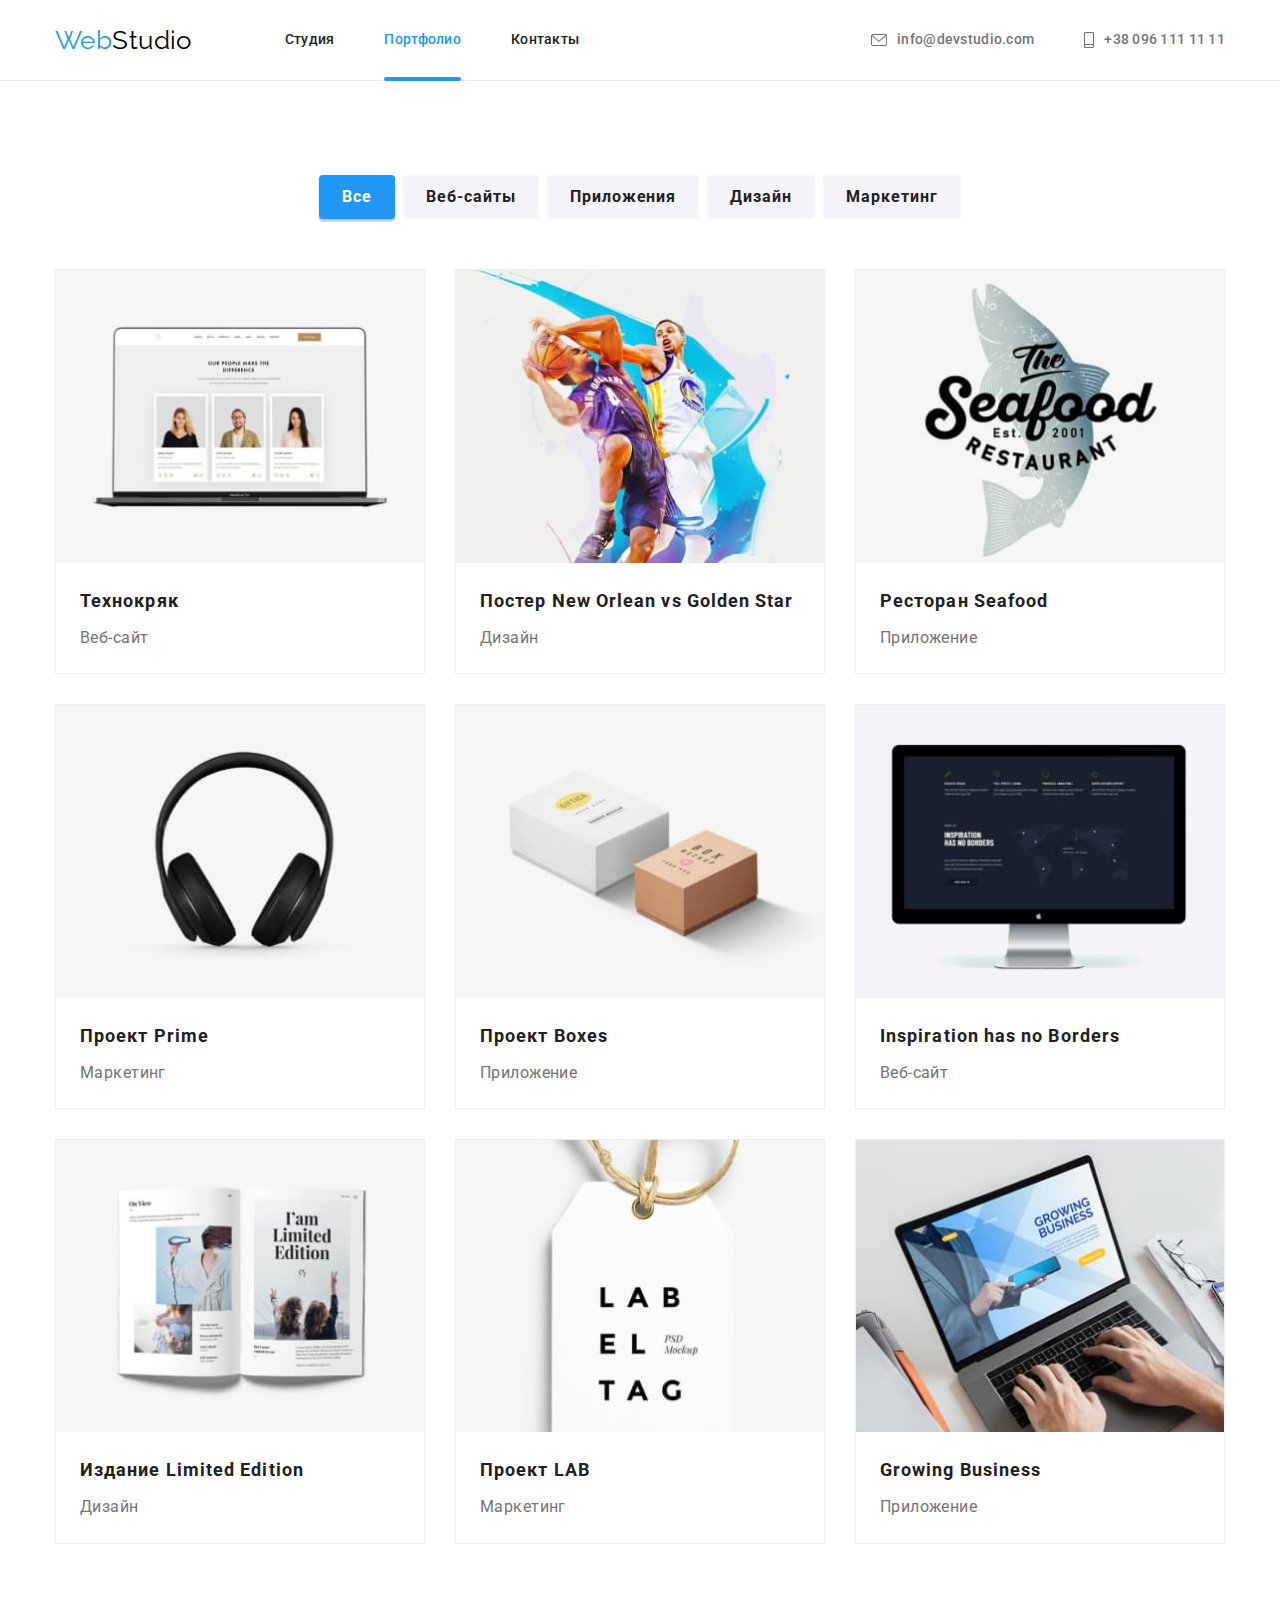
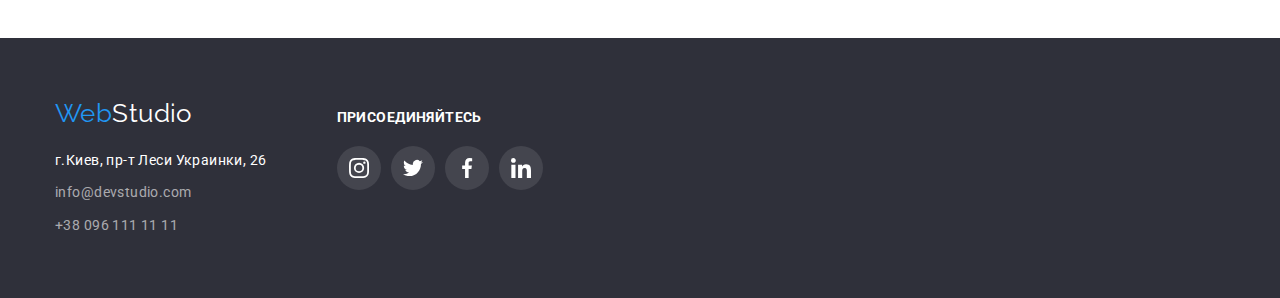
==== commit 8ea5a92b: "correction style" ====
--- a/portfolio.html
+++ b/portfolio.html
@@ -28,30 +28,34 @@
           </a>
 
           <ul class="site-nav list">
-            <li class="item"><a href="./index.html" class="link header-link">Студия</a></li>
-            <li class="item"><a href="" class="link current header-link">Портфолио</a></li>
-            <li class="item"><a href="" class="link header-link">Контакты</a></li>
+            <li class="item">
+              <a href="./index.html" class="link header-link">Студия</a>
+            </li>
+            <li class="item">
+              <a href="" class="link current header-link">Портфолио</a>
+            </li>
+            <li class="item">
+              <a href="" class="link header-link">Контакты</a>
+            </li>
           </ul>
         </nav>
 
         <ul class="contacts-header list">
           <li class="contacts-item item">
-            <a href="mailto:info@devstudio.com" class="link"
-              ><span class="header-icon">
-                <svg class="icon-mailto" width="16" height="12">
-                  <use href="./images/icon-svg/icons.svg#icon-mailto"></use>
-                </svg>
-              
+            <a href="mailto:info@devstudio.com" class="link">
+              <svg class="icon-mailto" width="16" height="12">
+                <use href="./images/icon-svg/icons.svg#icon-mailto"></use>
+              </svg>
+
               info@devstudio.com</a
             >
           </li>
           <li class="contacts-item item">
-            <a href="tel:+380961111111" class="link"
-              >
-                <svg class="icon-smartphone" width="10" height="16">
-                  <use href="./images/icon-svg/icons.svg#icon-smartphone"></use>
-                </svg>
-              
+            <a href="tel:+380961111111" class="link">
+              <svg class="icon-smartphone" width="10" height="16">
+                <use href="./images/icon-svg/icons.svg#icon-smartphone"></use>
+              </svg>
+
               +38 096 111 11 11</a
             >
           </li>
